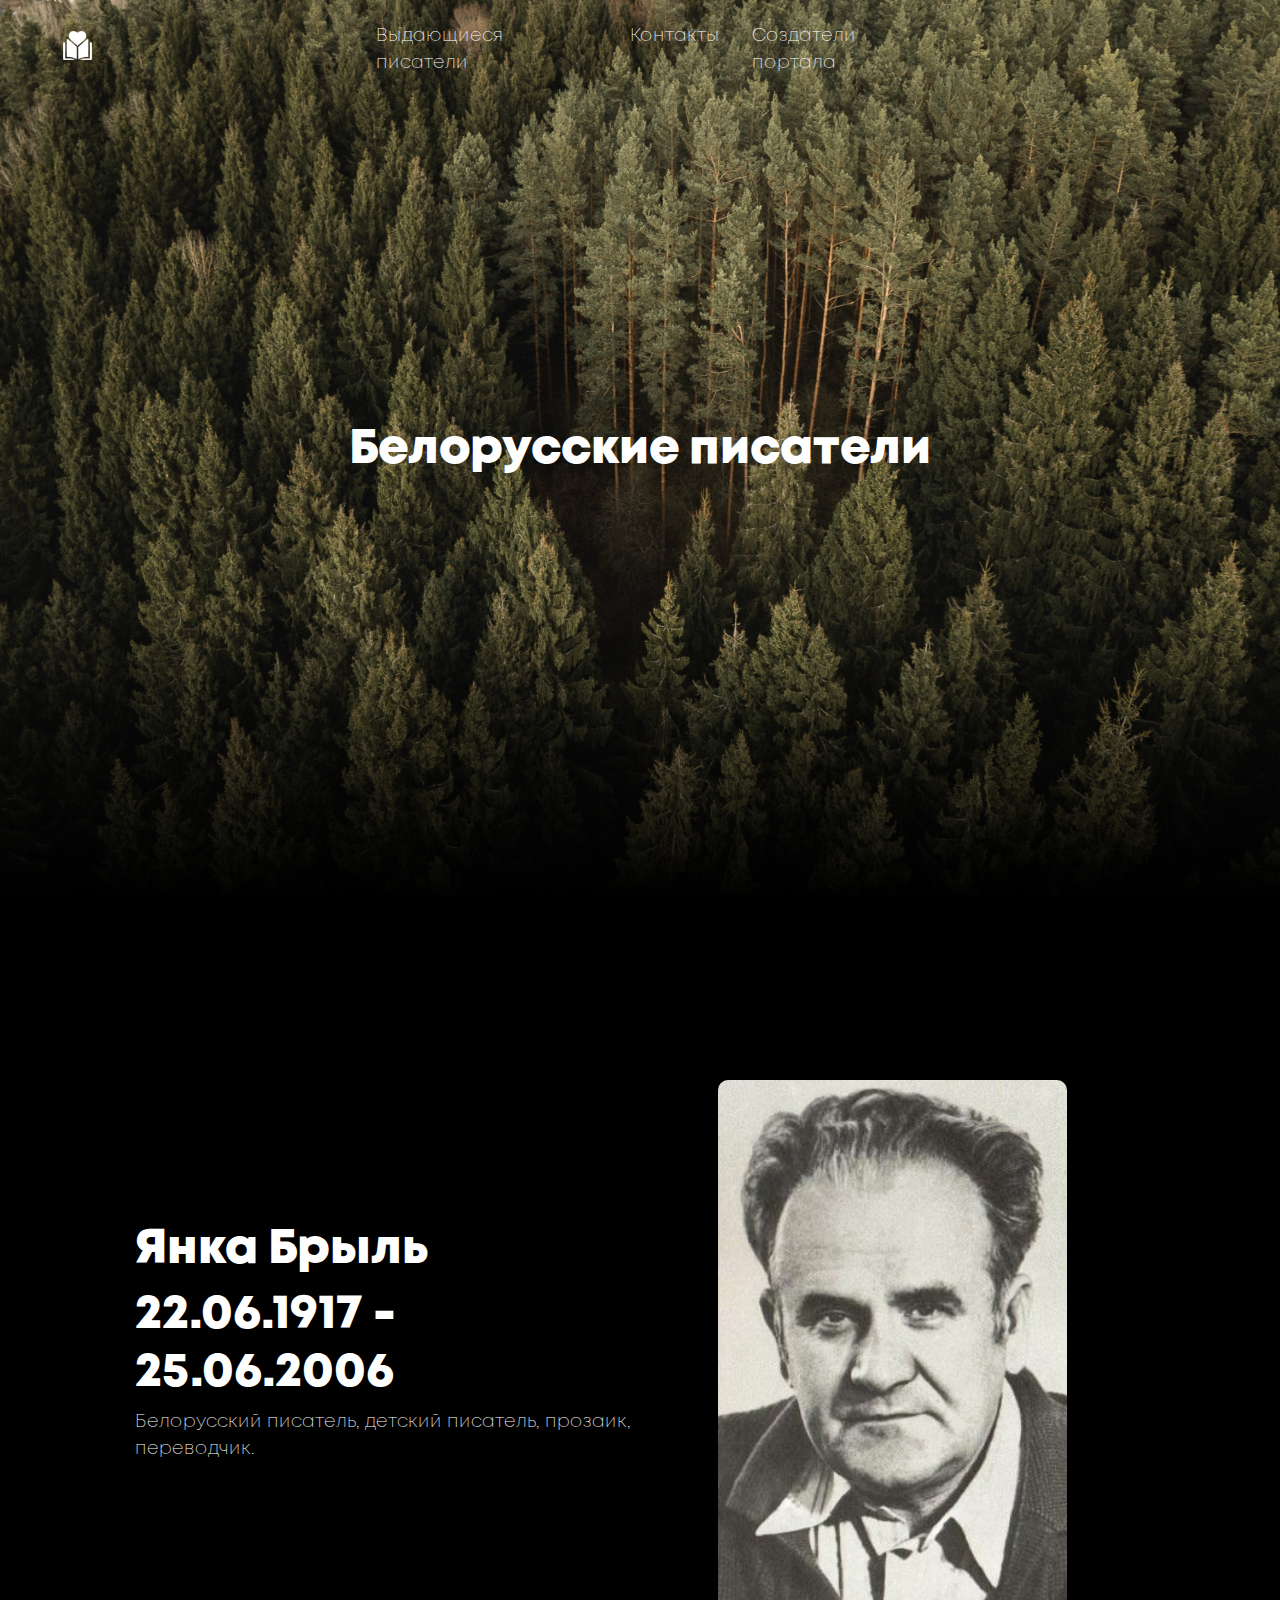
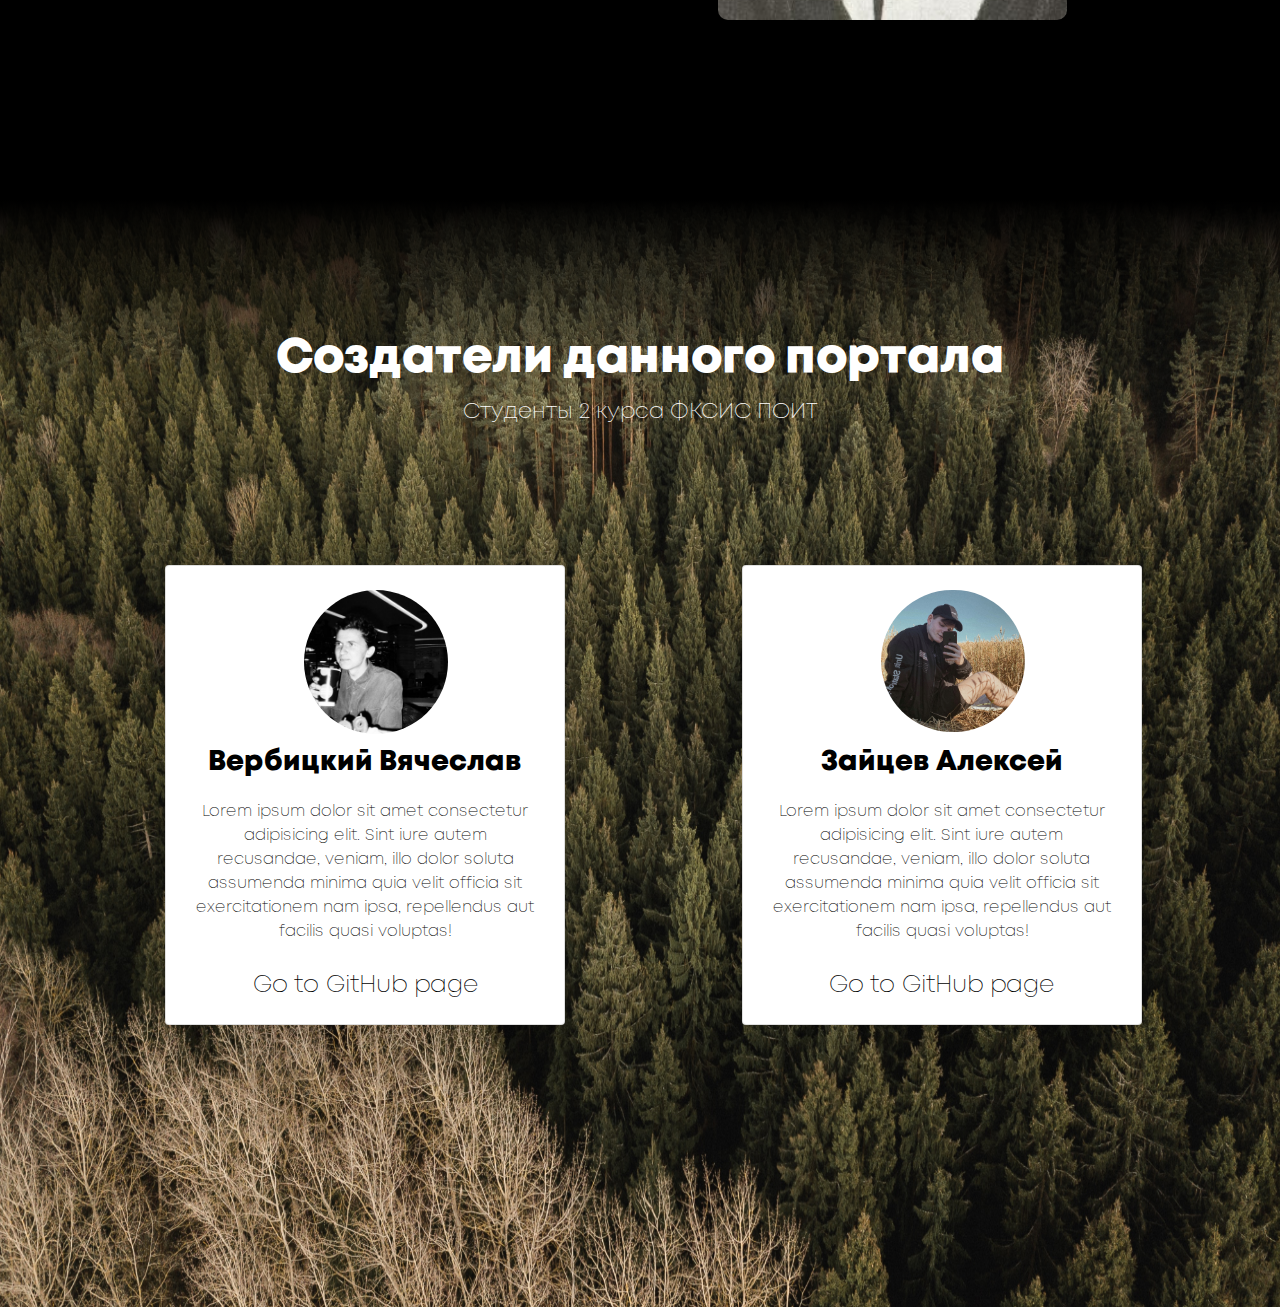
==== index.html @ fb16b82e "first" ====
<!DOCTYPE html>
<html lang="en">
<head>
    <meta charset="UTF-8">
    <meta http-equiv="X-UA-Compatible" content="IE=edge">
    <meta name="viewport" content="width=device-width, initial-scale=1.0">
    <link rel="stylesheet" href="https://stackpath.bootstrapcdn.com/bootstrap/4.3.1/css/bootstrap.min.css" integrity="sha384-ggOyR0iXCbMQv3Xipma34MD+dH/1fQ784/j6cY/iJTQUOhcWr7x9JvoRxT2MZw1T"
    crossorigin="anonymous" />
    <link rel="stylesheet" href="style.css">
    <title>Belarusian writers</title>
</head>
<body>
    <header>
        <div class="logo-container">
            <a href="#" ><img src='images/icons/book4.png' width="35" height="35" alt="Logo"></a>
        </div>
        <nav>
            <ul class="nav-links">
                <li><a class="nav-link" href="writers.html">Выдающиеся писатели</a></li>
                <li><a class="nav-link" href="contacts.html">Контакты</a></li>
                <li><a class="nav-link" href="#developers">Создатели портала</a></li>
            </ul>
        </nav>
        <div class="cart"></div>
    </header>
    <div class="about-portal">
        <div class="title-container">
            <h1 class = "about-title _anim-items">Белорусские писатели</h1>
            <!-- <p>Веб-портал о культуре Беларуси </p> -->
        </div>
    </div>

    <section class="second-page">
        <!-- <div class="opacity-block"> -->
        <div class="introduction">
                <div class="shadow"></div>
            <div class="intro-text">
                <h1>Янка Брыль</h1>
                <h2>22.06.1917 - 25.06.2006</h2>
                <p>
                    Белорусский писатель, детский писатель, прозаик, переводчик.
                </p>
            </div>
        </div>
        <div class="cover">
            <img src="images/writers/1.jpg" alt="matebook" />
        </div>
        <div class="shadow2"></div>
        <!-- </div> -->
    </section>

     <div class="developers" id="developers">
     <div class="container text-center">
        <h4 class="developers-title">Создатели данного портала</h4>
        <p class="developers-subtitle">Студенты 2 курса ФКСИС ПОИТ</p>
      </div>
     <section class="section-4">
          <div class="col-md-4 col-12 text-center">
              <div class="card mr-2 d-inline-block shadow-lg">
                  <div class="card-img-top">
                    <img src="/images/слава.jpg" class="img-fluid border-radius p-4" alt="">
                  </div>
                  <div class="card-body">
                    <h3 class="card-title">Вербицкий Вячеслав</h3>
                    <p class="card-text">
                      Lorem ipsum dolor sit amet consectetur adipisicing elit. Sint iure autem recusandae, veniam, illo dolor soluta assumenda
                      minima quia velit officia sit exercitationem nam ipsa, repellendus aut facilis quasi voluptas!
                    </p>
                    <a href="#" class="link-github text-decoration-none">Go to GitHub page</a>
                  </div>
                </div>
          </div>
          <div class="col-md-4 col-12 text-center">
              <div class="card mr-2 d-inline-block shadow-lg">
                  <div class="card-img-top">
                    <img src="/images/Леша.jpg" class="img-fluid border-radius p-4" alt="">
                  </div>
                  <div class="card-body">
                    <h3 class="card-title">Зайцев Алексей</h3>
                    <p class="card-text">
                      Lorem ipsum dolor sit amet consectetur adipisicing elit. Sint iure autem recusandae, veniam, illo dolor soluta assumenda
                      minima quia velit officia sit exercitationem nam ipsa, repellendus aut facilis quasi voluptas!
                    </p>
                    <a href="#" class="link-github text-decoration-none">Go to GitHub page</a>
                  </div>
                </div>
          </div>
        </div>
      </section>
    </div>
    <script src="script.js"></script>
</body>
</html>
---- style.css ----
* {
    margin: 0px;
    padding: 0px;
    box-sizing: border-box;
}
@font-face {
    font-family: "MontLight";
    src: url('fonts/Mont/ofont.ru_Mont.ttf');
}
@font-face {
    font-family: "MontBold";
    src: url('fonts/Mont/Mont\ bold.ttf');
}

/* <------HEADER------>*/
header {
    font-family: "MontLight";
    position: absolute;
    width: 100%;
    padding: 20px;
	height: 10vh;
	display: flex;
	margin: auto;
	align-items: center;
    color: #fff;
}
.logo-container,
.nav-links,
.cart {
	display: flex;
}
.logo-container {
    margin-left: 40px;
	flex: 1;
    /* margin-top: 5px; */
}
.logo {
	font-weight: 400;
    font-size: 18px;
	margin-top: 9px;
    margin-left: 5px;
}
nav {
    z-index: 1000;
	flex: 2;
    margin-top: 25px;
}
.nav-links {
	justify-content: space-around;
	list-style: none;
}
.nav-link {
    color: #fff;
	font-size: 18px;
	text-decoration: none;
    cursor: pointer;
}
.nav-link:hover {
    color: white;
    transform: scale(1.1);
    transition: 1s;
}
.cart {
	flex: 1;
	justify-content: flex-end;
}

/* <------MAIN PAGE------>*/
.about-portal{
    height: 100vh;
    background: url('/images/forest.jpg')0 0/100% 100% no-repeat;
}
.title-container{
    /* height: 100vh; */
    width: 100%;
    max-width: 50%;
    padding: 0px; 
    margin: 0 auto;
    text-align: center;
   
}
.about-title{
    font-family: "MontBold";
    color: #fff;
    font-size: 48px;
    /* padding-top: 300px; */
    line-height: 100vh;

    transform: translate(0px, 40%);
    opacity: 0;
    transition: all 0.8s ease 0s;
   
}
.about-title._active{
    transform: translate(0px, 0px);
    opacity: 1;
}

/* <------SECOND PAGE 2.0------>*/
.second-page {
    height: 100vh;
    position: relative;
    background-color: black;
    padding: 15vh 15vh;
    align-items: center;
	display: flex;
}
.shadow{
    position: absolute;
    bottom: 100%;
    height: 300px;
    width: 100%;
    left: 0;
    z-index: 20;
    background: linear-gradient(to top, black, transparent);
}
.introduction {
	flex: 1;
    /* height: 80vh;
    width: 100%;
    padding: 40px 40px; */
}
.intro-text h1 {
    font-family: "MontBold";
    color: #fff;
    font-size: 48px;
}
.intro-text h2{
    font-family: "MontBold";
    color: #fff;
    font-size: 48px;
}
.intro-text p {
    font-family: "MontLight";
    color: #fff;
font-size: 18px;
	margin-top: 5px;
}
.cover {
	flex: 1;
	display: flex;
	justify-content: center;
	height: 60vh;
} 
.cover img {
	height: 100%;
	filter: drop-shadow(0px 5px 3px black);
	animation: drop 1.5s ease;
    border-radius: 10px;
} 
.primary-btn {
  border-radius: 30px;
  font-weight: bold;
} 

/* <------DEVELOPERS------>*/
.developers{
    height: 123vh;
    /* background-color: white; */
    position: relative;
    background: url('images/forest2.jpg')0 0/100% 100% no-repeat;
    padding-top: 20px;

}
.shadow2 {
    position: absolute;
    top: 100%;
    height: 200px;
    width: 100%;
    left: 0;
    z-index: 100000;
    background: linear-gradient(to bottom, black, transparent);
}
.container {
    padding-top: 40px;
    height: 35vh;
    margin-bottom: 30px;

}
.developers-title{
    font-family: "MontBold";
    font-size: 48px;
    color: #fff;
    margin-top: 70px;
    z-index: 10000000; 
    position: relative;
}
.developers-subtitle{
    font-family: "MontLight";
    font-size: 22px;
    color: white;
    position: relative;
    z-index: 1000000000000000;

}

.cards div {
  padding: 0;
  margin: 0;
}

.cards .title {
  /* background: rgba(47, 180, 180, 0.199); */
  /* padding: 1.4em 2.5em; */
  font-size: 2vmin;
}

.card .card-text {
  /* padding: 2.5rem 3rem; */
  color: black;
}

.card-body .pricing {
  /* background: rgba(38, 141, 141, 0.199); */
  /* background: rgba(208, 241, 241, 0.199); */
  border-top-right-radius: 170px;
  border-top-left-radius: 170px;
}

.card-body .pricing > h1 {
  font-size: 10vmin;
  
  /* padding: 1em 0.5em; */
}


.card-img-top{
    height: 100px;
    width: 320px;
margin-left: 50px;
margin-bottom: 60px;
}
.card-title{
    font-family: "MontBold";
    color: black;
    font-size: 28px;
}
.card-text{
    font-family: "MontLight";
    color: black;
    font-size: 16px;
}
.col-md-4{
    flex: 1;
    margin-left: 150px;

}

h4{
    color: #fff;
}

.section-4{
    height: 80vh;
    display: flex;
    width: 100%;
z-index: 10000;
}

.section-4 .card {
  width: 25em;
}

.section-4 .card .card-text {
  padding: 0.5em;
}

.section-4 .card-body > a {
  font-size: 1.5em;
}

.section-4 .carousel-item {
  padding-left: 3rem;
}

.border-radius {
  border-radius: 340px;
  width: 60%;
}

.sticky {
  position: fixed;
  top: 0;
  width: 100%;
  background: rgba(0, 0, 0, 0.815);
  z-index: 9999;
  transition: all 1.5s ease;
}
.link-github{
    font-family: "MontLight";
    font-size: 18px;
    color: black;
}
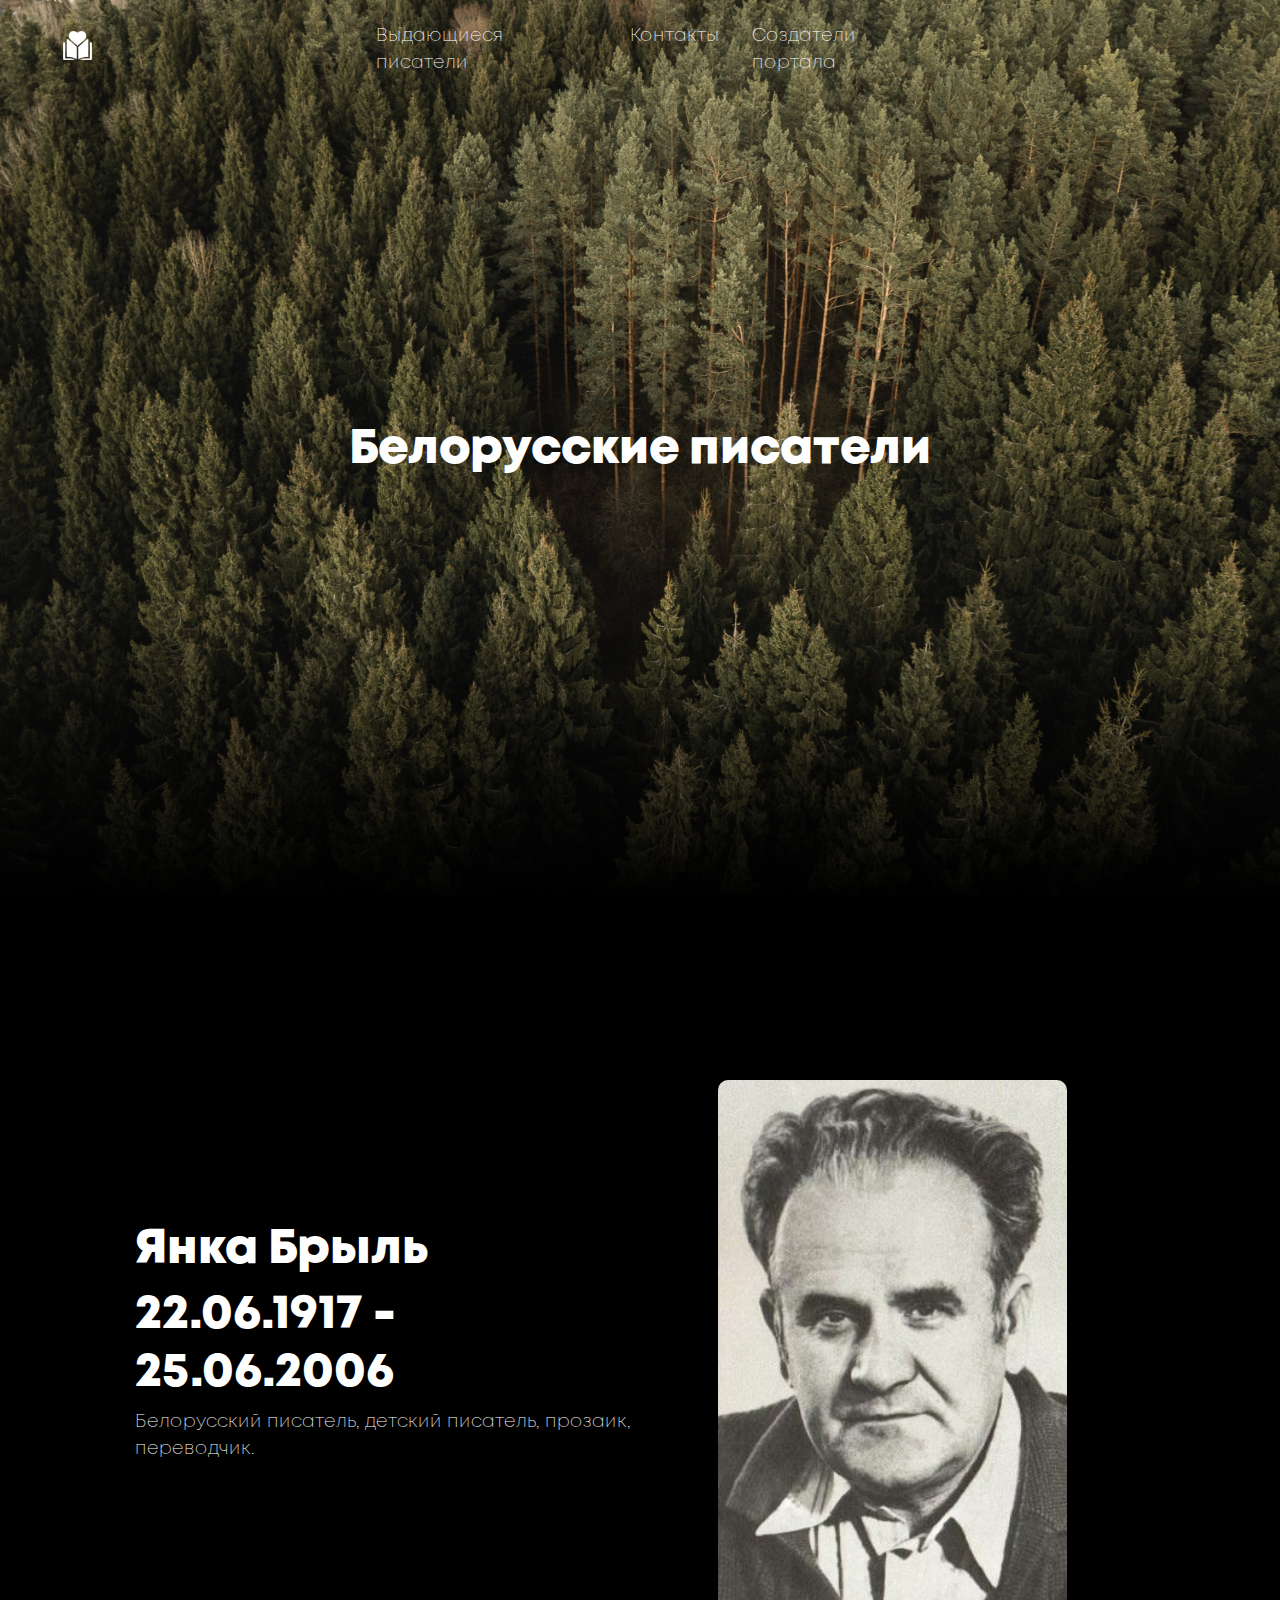
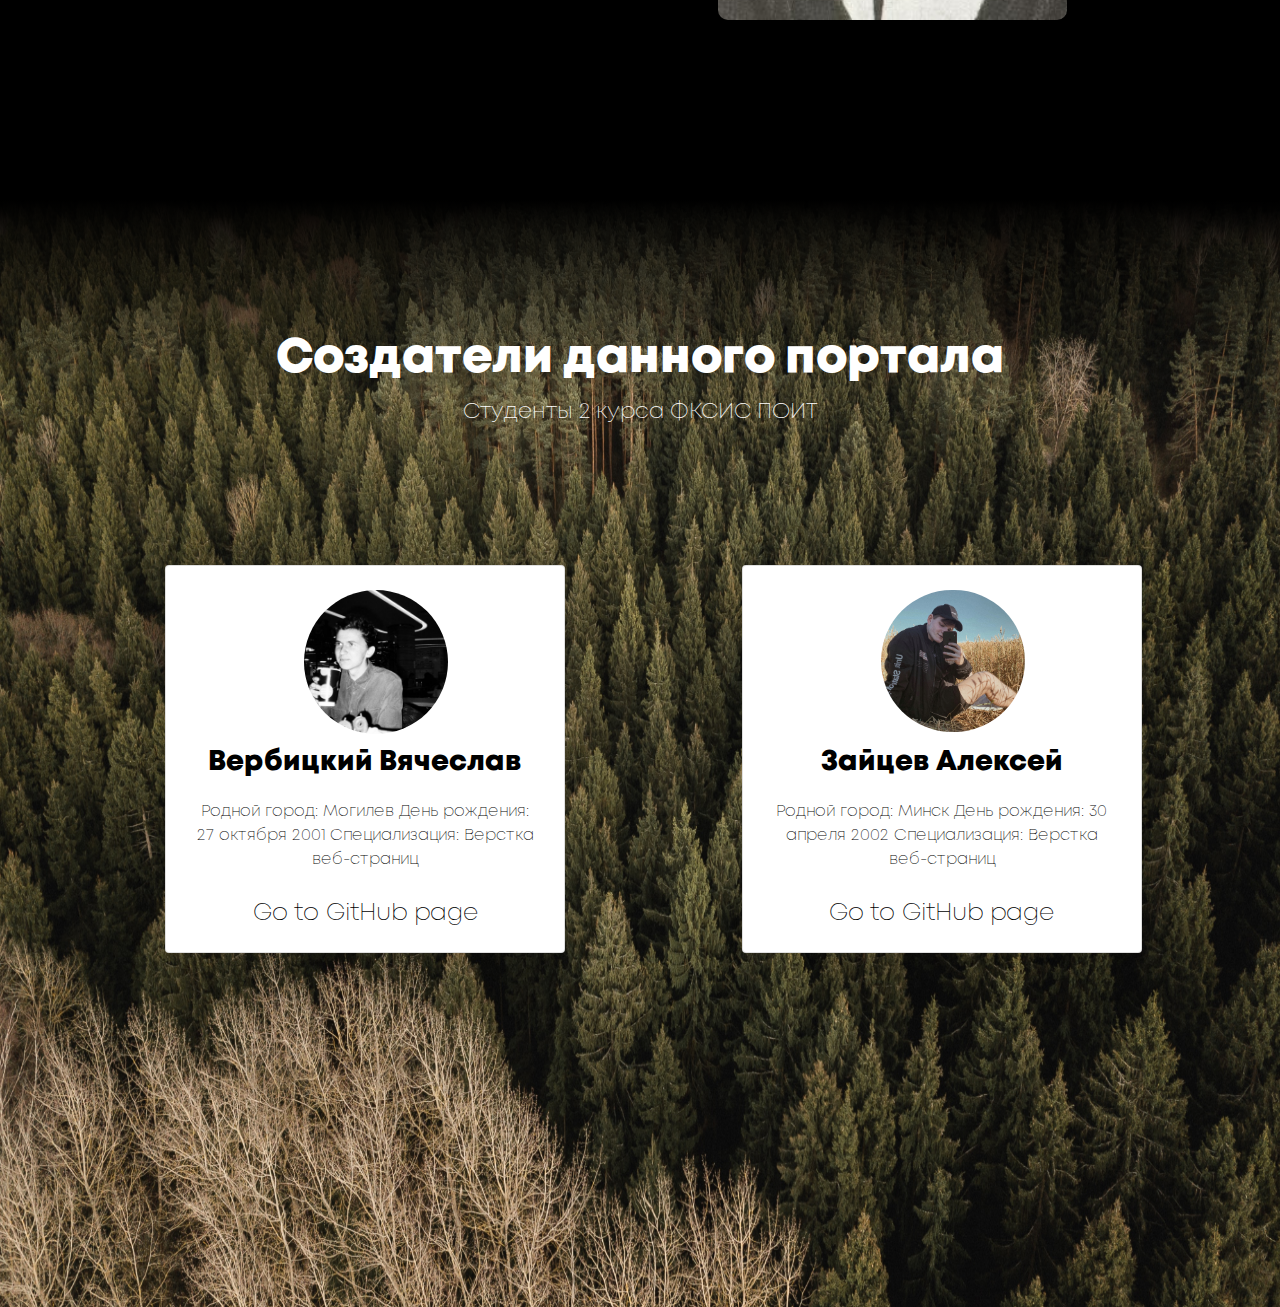
==== commit 08acfab7: "Update index.html" ====
--- a/index.html
+++ b/index.html
@@ -58,30 +58,32 @@
           <div class="col-md-4 col-12 text-center">
               <div class="card mr-2 d-inline-block shadow-lg">
                   <div class="card-img-top">
-                    <img src="/images/слава.jpg" class="img-fluid border-radius p-4" alt="">
+                    <img src="images/слава.jpg" class="img-fluid border-radius p-4" alt="">
                   </div>
                   <div class="card-body">
                     <h3 class="card-title">Вербицкий Вячеслав</h3>
                     <p class="card-text">
-                      Lorem ipsum dolor sit amet consectetur adipisicing elit. Sint iure autem recusandae, veniam, illo dolor soluta assumenda
-                      minima quia velit officia sit exercitationem nam ipsa, repellendus aut facilis quasi voluptas!
+                        Родной город: Могилев
+                        День рождения: 27 октября 2001
+                        Специализация: Верстка веб-страниц
                     </p>
-                    <a href="#" class="link-github text-decoration-none">Go to GitHub page</a>
+                    <a href="https://github.com/vyachka1001" class="link-github text-decoration-none">Go to GitHub page</a>
                   </div>
                 </div>
           </div>
           <div class="col-md-4 col-12 text-center">
               <div class="card mr-2 d-inline-block shadow-lg">
                   <div class="card-img-top">
-                    <img src="/images/Леша.jpg" class="img-fluid border-radius p-4" alt="">
+                    <img src="images/Леша.jpg" class="img-fluid border-radius p-4" alt="">
                   </div>
                   <div class="card-body">
                     <h3 class="card-title">Зайцев Алексей</h3>
                     <p class="card-text">
-                      Lorem ipsum dolor sit amet consectetur adipisicing elit. Sint iure autem recusandae, veniam, illo dolor soluta assumenda
-                      minima quia velit officia sit exercitationem nam ipsa, repellendus aut facilis quasi voluptas!
+                        Родной город: Минск
+                        День рождения: 30 апреля 2002
+                        Специализация: Верстка веб-страниц
                     </p>
-                    <a href="#" class="link-github text-decoration-none">Go to GitHub page</a>
+                    <a href="https://github.com/harvidston" class="link-github text-decoration-none">Go to GitHub page</a>
                   </div>
                 </div>
           </div>
@@ -90,4 +92,4 @@
     </div>
     <script src="script.js"></script>
 </body>
-</html>+</html>
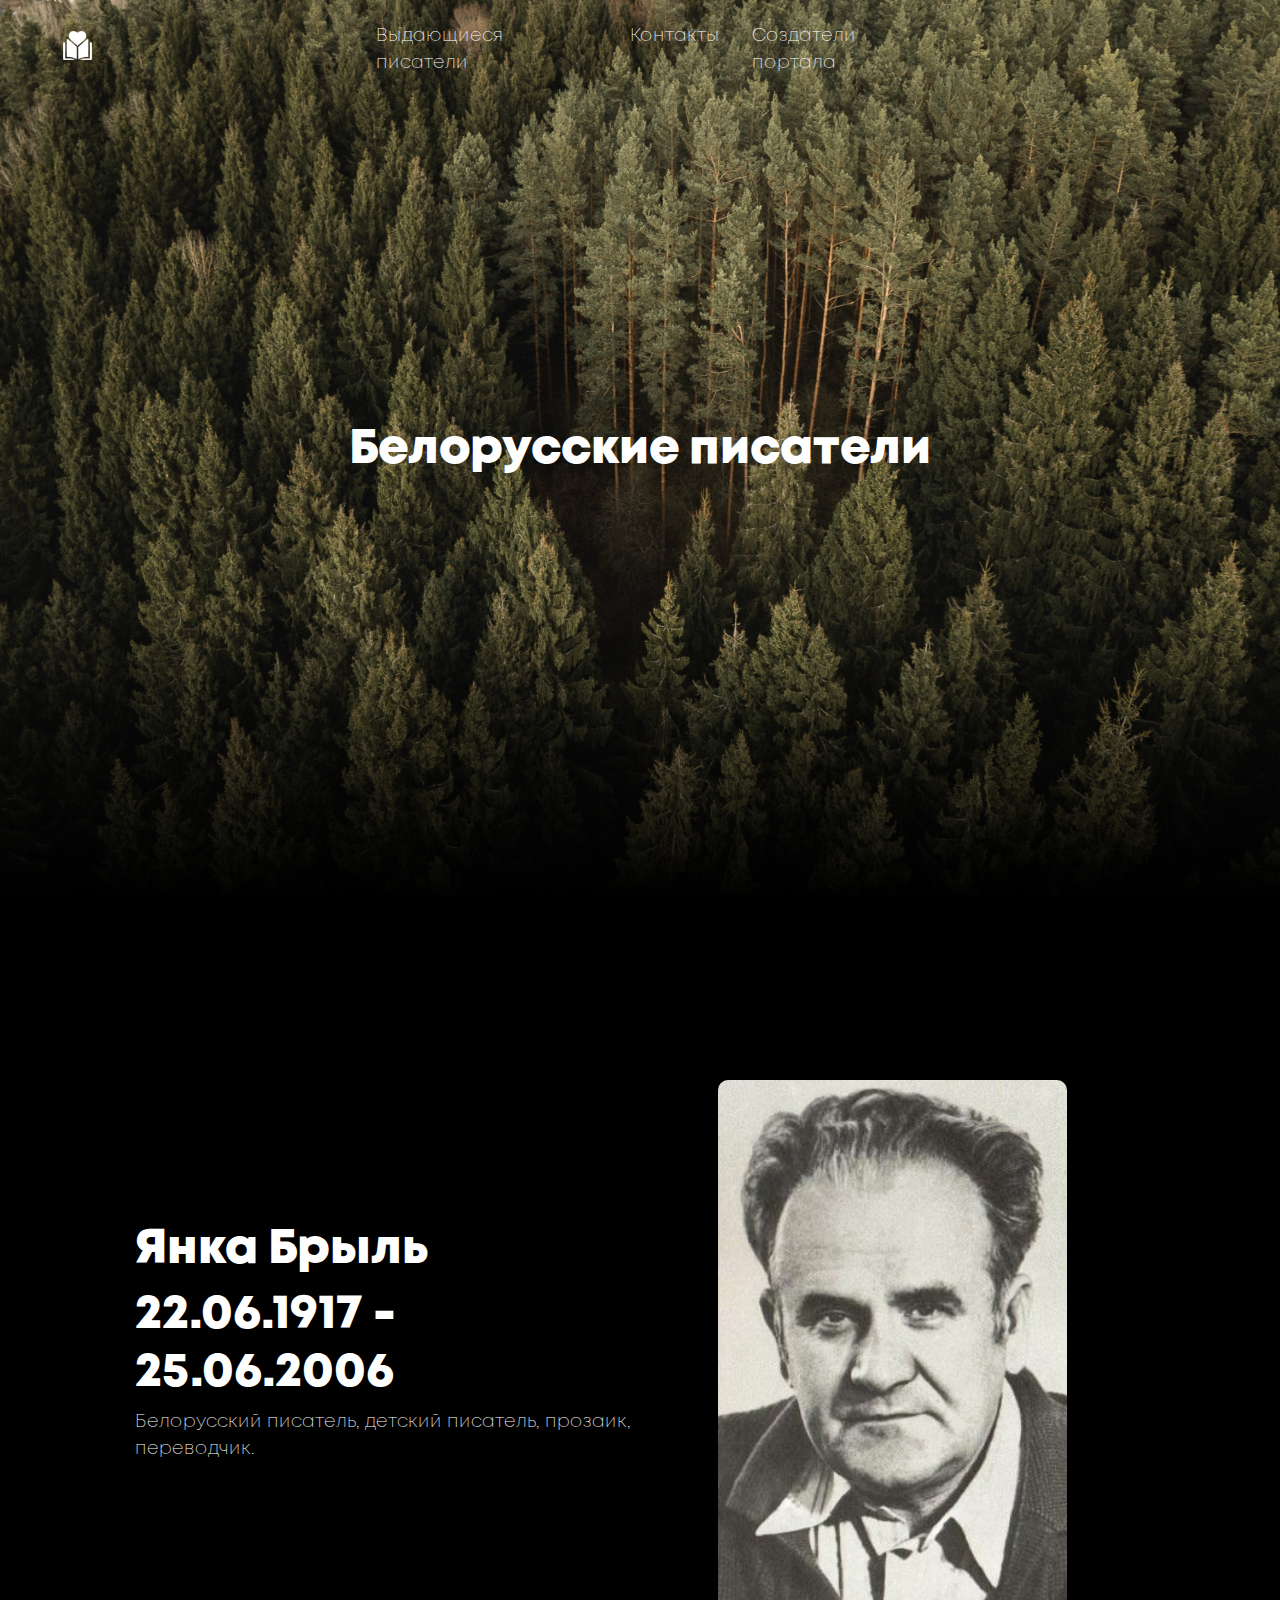
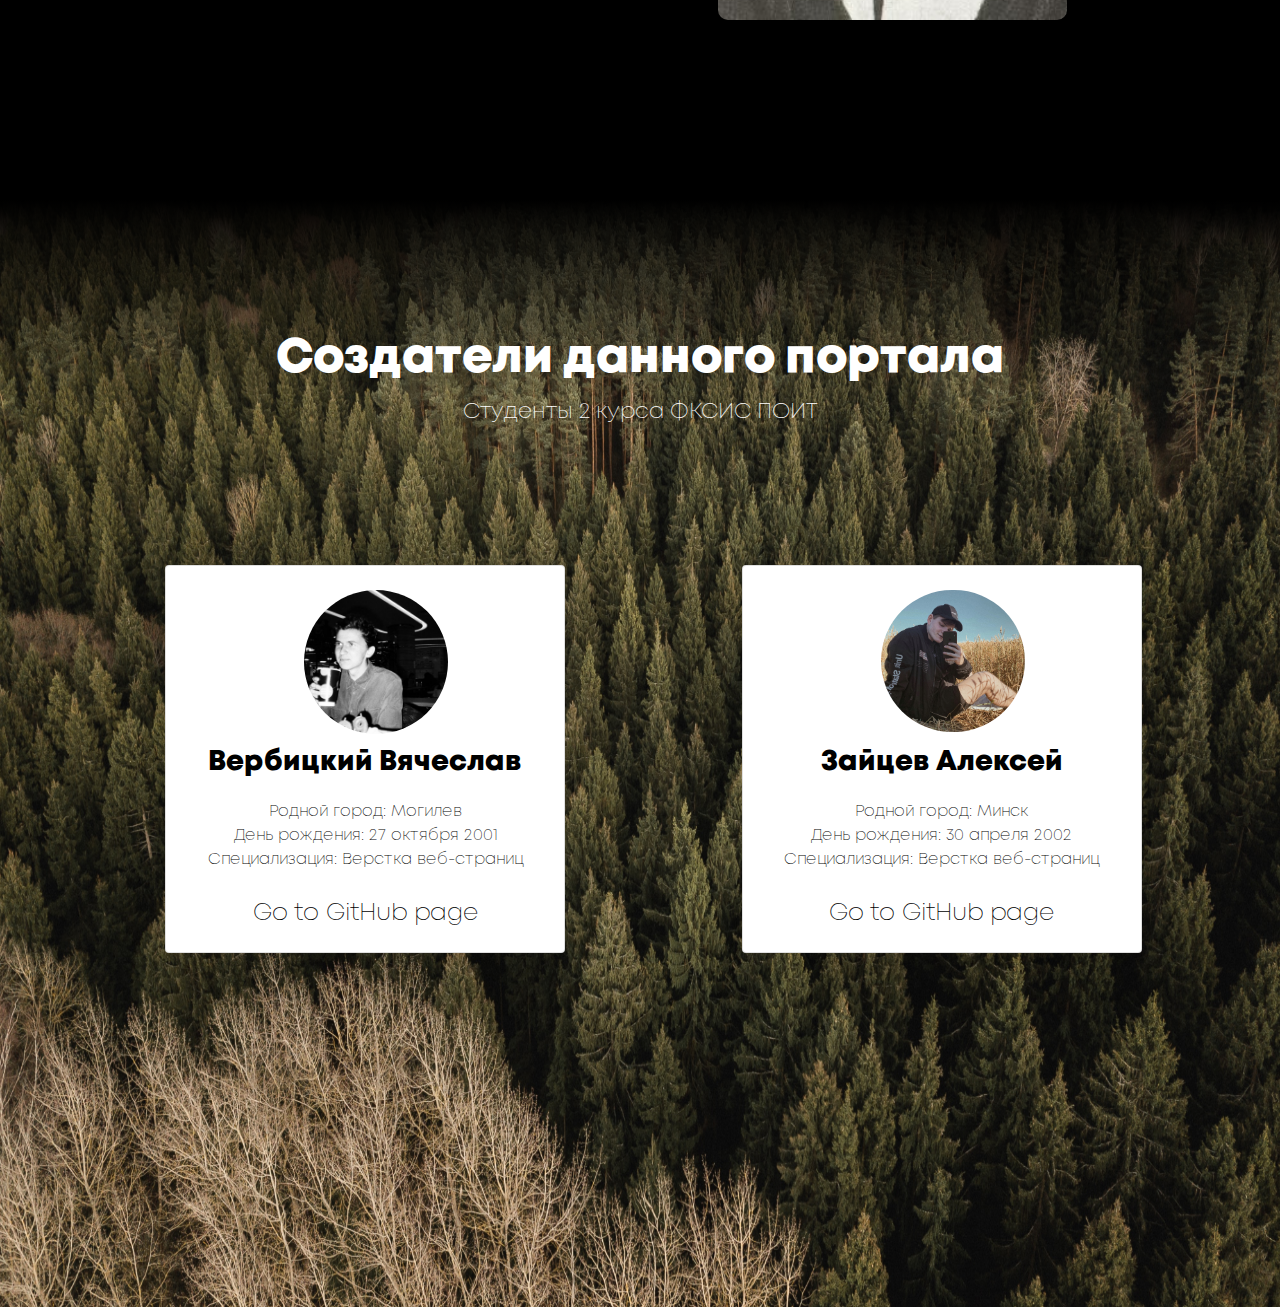
==== commit bfb05aba: "Update index.html" ====
--- a/index.html
+++ b/index.html
@@ -63,9 +63,9 @@
                   <div class="card-body">
                     <h3 class="card-title">Вербицкий Вячеслав</h3>
                     <p class="card-text">
-                        Родной город: Могилев
-                        День рождения: 27 октября 2001
-                        Специализация: Верстка веб-страниц
+                        Родной город: Могилев</br>
+                        День рождения: 27 октября 2001</br>
+                        Специализация: Верстка веб-страниц</br>
                     </p>
                     <a href="https://github.com/vyachka1001" class="link-github text-decoration-none">Go to GitHub page</a>
                   </div>
@@ -79,9 +79,9 @@
                   <div class="card-body">
                     <h3 class="card-title">Зайцев Алексей</h3>
                     <p class="card-text">
-                        Родной город: Минск
-                        День рождения: 30 апреля 2002
-                        Специализация: Верстка веб-страниц
+                        Родной город: Минск</br>
+                        День рождения: 30 апреля 2002</br>
+                        Специализация: Верстка веб-страниц</br>
                     </p>
                     <a href="https://github.com/harvidston" class="link-github text-decoration-none">Go to GitHub page</a>
                   </div>
